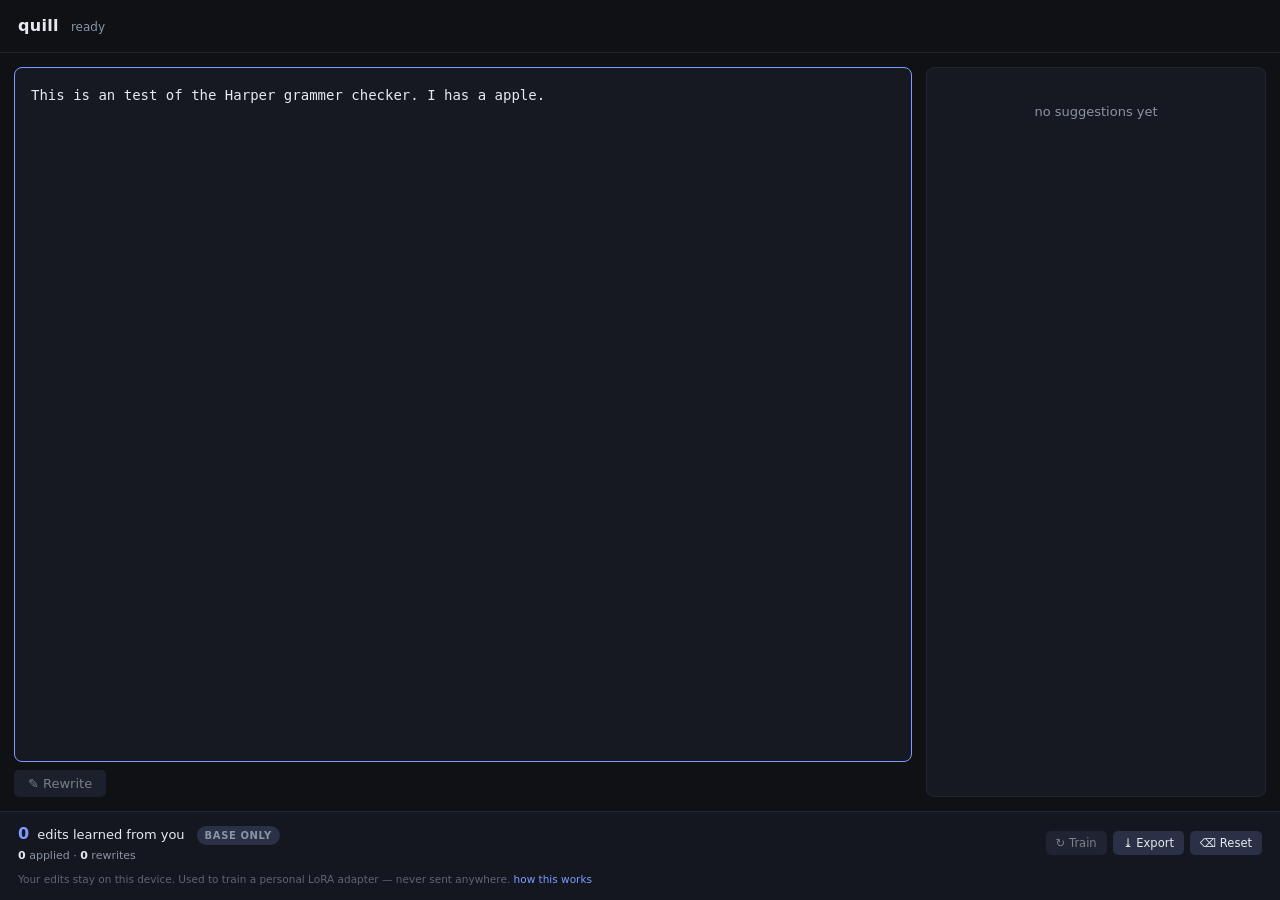
==== shell/src/index.html @ 4a875de2 "v0.5 phase 3: in-app training trigger via Modal subprocess closes the v0.5 personalization loop: no " ====
<!doctype html>
<html lang="en">
  <head>
    <meta charset="utf-8" />
    <meta name="viewport" content="width=device-width, initial-scale=1" />
    <title>Quill</title>
    <link rel="stylesheet" href="styles.css" />
  </head>
  <body>
    <header>
      <h1>quill</h1>
      <span class="meta" id="status">ready</span>
      <span class="caps" id="caps"></span>
    </header>
    <main>
      <section class="editor-pane">
        <textarea
          id="editor"
          placeholder="Type or paste text. Suggestions appear on the right."
          spellcheck="false"
          autofocus
        >This is an test of the Harper grammer checker. I has a apple.</textarea>
        <div class="actions">
          <button id="rewrite-btn" disabled title="Run the local LLM rewriter on the current text">
            ✎ Rewrite
          </button>
          <span class="hint" id="rewrite-hint"></span>
        </div>
        <div class="rewrite-output hidden" id="rewrite-output">
          <div class="rewrite-label">rewrite</div>
          <div class="rewrite-text" id="rewrite-text"></div>
          <div class="rewrite-actions">
            <button id="rewrite-apply">Apply</button>
            <button id="rewrite-dismiss">Dismiss</button>
          </div>
        </div>
      </section>
      <aside id="suggestions">
        <div class="empty">no suggestions yet</div>
      </aside>
    </main>
    <section id="personal">
      <div class="personal-row">
        <div class="personal-stats">
          <div class="personal-headline">
            <strong id="personal-count">0</strong>
            <span>edits learned from you</span>
            <span id="personal-pill" class="pill pill-base">base only</span>
          </div>
          <div class="personal-detail" id="personal-detail">
            <span><b id="personal-applied">0</b> applied · <b id="personal-rewrite">0</b> rewrites</span>
            <span id="personal-range"></span>
          </div>
        </div>
        <div class="personal-actions">
          <button id="personal-train" title="Run the Modal training job + auto-install the adapter" disabled>↻ Train</button>
          <button id="personal-export" title="Export as JSONL for the train pipeline">⤓ Export</button>
          <button id="personal-clear" title="Wipe the journal" class="danger">⌫ Reset</button>
        </div>
      </div>
      <div id="train-modal" class="train-modal hidden">
        <div class="train-card">
          <div class="train-state" id="train-state">starting…</div>
          <div class="train-elapsed" id="train-elapsed"></div>
          <div class="train-stage" id="train-stage"></div>
          <div class="train-error" id="train-error"></div>
          <div class="train-actions">
            <button id="train-install" class="primary hidden">✓ Install + relaunch</button>
            <button id="train-dismiss">Close</button>
          </div>
        </div>
      </div>
      <div class="personal-note">
        Your edits stay on this device. Used to train a personal LoRA adapter
        — never sent anywhere. <a href="https://github.com/abgnydn/quill" target="_blank">how this works</a>
      </div>
    </section>
    <script src="main.js"></script>
  </body>
</html>
---- shell/src/styles.css ----
:root {
  --bg: #0f1115;
  --panel: #161922;
  --panel-2: #1c2030;
  --fg: #e6e9ef;
  --fg-dim: #8b93a7;
  --accent: #7c9cff;
  --warn: #ffb86b;
  --err: #ff7a7a;
  --ok: #7ee787;
  --radius: 8px;
  --gap: 14px;
}

* {
  box-sizing: border-box;
}

html, body {
  margin: 0;
  padding: 0;
  height: 100%;
  background: var(--bg);
  color: var(--fg);
  font: 14px/1.5 -apple-system, BlinkMacSystemFont, "Inter", system-ui, sans-serif;
}

body {
  display: flex;
  flex-direction: column;
  min-height: 100%;
}

header {
  display: flex;
  align-items: baseline;
  gap: 12px;
  padding: 14px 18px;
  border-bottom: 1px solid #232735;
}
h1 {
  margin: 0;
  font-size: 16px;
  font-weight: 600;
  letter-spacing: 0.02em;
}
.meta {
  font-size: 12px;
  color: var(--fg-dim);
}
.caps {
  font-size: 11px;
  color: var(--fg-dim);
  margin-left: auto;
  font-family: ui-monospace, "SF Mono", Menlo, monospace;
}

main {
  display: grid;
  grid-template-columns: 1fr 340px;
  gap: var(--gap);
  padding: var(--gap);
  flex: 1;
  min-height: 0;
}

#personal {
  border-top: 1px solid #232735;
  padding: 10px 18px 12px;
  background: #14171f;
  font-size: 12px;
}
.personal-row {
  display: flex;
  align-items: center;
  justify-content: space-between;
  gap: 16px;
}
.personal-headline {
  display: flex;
  align-items: baseline;
  gap: 8px;
  font-size: 13px;
}
.personal-headline strong {
  font-size: 16px;
  color: var(--accent);
  font-variant-numeric: tabular-nums;
}
.pill {
  font-size: 10px;
  font-weight: 700;
  letter-spacing: 0.06em;
  text-transform: uppercase;
  padding: 2px 8px;
  border-radius: 999px;
  margin-left: 4px;
}
.pill-base {
  background: #2a3046;
  color: var(--fg-dim);
}
.pill-personal {
  background: linear-gradient(135deg, #7ee787 0%, #5acb6a 100%);
  color: #0d1b0e;
}
.personal-detail {
  margin-top: 2px;
  font-size: 11px;
  color: var(--fg-dim);
  display: flex;
  gap: 12px;
}
.personal-detail b {
  color: var(--fg);
  font-variant-numeric: tabular-nums;
}
.personal-actions {
  display: flex;
  gap: 6px;
}
.personal-actions button {
  font-size: 11.5px;
  padding: 5px 10px;
}
.personal-actions button.danger:hover {
  background: var(--err);
  color: #0f1115;
}
.personal-note {
  margin-top: 8px;
  font-size: 10.5px;
  color: var(--fg-mute, #5d647a);
  line-height: 1.5;
}
.personal-note a {
  color: var(--accent);
  text-decoration: none;
}
.personal-note a:hover { text-decoration: underline; }

.train-modal {
  position: fixed;
  inset: 0;
  background: rgba(0, 0, 0, 0.55);
  display: flex;
  align-items: center;
  justify-content: center;
  z-index: 1000;
  backdrop-filter: blur(6px);
  -webkit-backdrop-filter: blur(6px);
}
.train-modal.hidden { display: none; }
.train-card {
  width: 460px;
  background: #161922;
  border: 1px solid #2a3046;
  border-radius: 12px;
  padding: 22px 24px;
  box-shadow: 0 24px 80px rgba(0,0,0,0.6);
}
.train-state {
  font-size: 14px;
  font-weight: 700;
  margin-bottom: 6px;
}
.train-elapsed {
  font-size: 11.5px;
  color: var(--fg-dim);
  font-variant-numeric: tabular-nums;
  margin-bottom: 12px;
}
.train-stage {
  font-family: ui-monospace, "SF Mono", monospace;
  font-size: 11.5px;
  background: #0c0e14;
  padding: 8px 10px;
  border-radius: 6px;
  min-height: 18px;
  word-wrap: break-word;
  white-space: pre-wrap;
  color: var(--fg-dim);
}
.train-error {
  font-size: 12px;
  color: var(--err);
  margin-top: 8px;
  font-family: ui-monospace, monospace;
}
.train-error:empty { display: none; }
.train-actions {
  display: flex;
  gap: 8px;
  margin-top: 14px;
  justify-content: flex-end;
}
.train-actions .primary {
  background: linear-gradient(135deg, #7ee787 0%, #5acb6a 100%);
  color: #0d1b0e;
  font-weight: 700;
}
.train-actions .hidden { display: none; }

.editor-pane {
  display: flex;
  flex-direction: column;
  gap: 8px;
  min-height: 0;
}

textarea {
  flex: 1;
  width: 100%;
  resize: none;
  padding: 16px;
  font: 14px/1.6 ui-monospace, "SF Mono", Menlo, monospace;
  background: var(--panel);
  color: var(--fg);
  border: 1px solid #232735;
  border-radius: var(--radius);
  outline: none;
}
textarea:focus {
  border-color: var(--accent);
}

.actions {
  display: flex;
  align-items: center;
  gap: 10px;
}
button {
  cursor: pointer;
  background: #2a3046;
  border: none;
  color: var(--fg);
  padding: 6px 14px;
  font-size: 13px;
  border-radius: 5px;
  font-family: inherit;
}
button:hover:not(:disabled) {
  background: var(--accent);
  color: #0f1115;
}
button:disabled {
  cursor: not-allowed;
  opacity: 0.5;
}
.hint {
  font-size: 12px;
  color: var(--fg-dim);
}

.rewrite-output {
  background: var(--panel-2);
  border: 1px solid #2a3046;
  border-left: 3px solid var(--accent);
  border-radius: var(--radius);
  padding: 10px 12px;
  display: flex;
  flex-direction: column;
  gap: 8px;
}
.rewrite-output.hidden {
  display: none;
}
.rewrite-label {
  font-size: 11px;
  text-transform: uppercase;
  letter-spacing: 0.05em;
  color: var(--fg-dim);
}
.rewrite-text {
  font: 13px/1.55 ui-monospace, "SF Mono", Menlo, monospace;
  white-space: pre-wrap;
  word-wrap: break-word;
}
.rewrite-text.loading::after {
  content: "▋";
  animation: blink 0.9s steps(2) infinite;
  color: var(--accent);
}
@keyframes blink {
  to { opacity: 0; }
}
.rewrite-actions {
  display: flex;
  gap: 6px;
}

aside {
  background: var(--panel);
  border: 1px solid #232735;
  border-radius: var(--radius);
  padding: 10px;
  overflow-y: auto;
}

.empty {
  color: var(--fg-dim);
  text-align: center;
  padding: 24px 8px;
  font-size: 13px;
}

.lint {
  background: var(--panel-2);
  border-radius: 6px;
  padding: 10px 12px;
  margin-bottom: 8px;
  border-left: 3px solid var(--warn);
}
.lint .msg {
  font-size: 13px;
  margin-bottom: 6px;
}
.lint .kind {
  font-size: 11px;
  color: var(--fg-dim);
  text-transform: uppercase;
  letter-spacing: 0.05em;
}
.lint .span {
  font-family: ui-monospace, "SF Mono", monospace;
  font-size: 12px;
  color: var(--fg-dim);
  background: #0c0e14;
  padding: 1px 5px;
  border-radius: 3px;
  margin-left: 6px;
}
.suggs {
  display: flex;
  flex-wrap: wrap;
  gap: 4px;
  margin-top: 6px;
}
.sugg {
  cursor: pointer;
  background: #2a3046;
  border: none;
  color: var(--fg);
  padding: 3px 8px;
  font-size: 12px;
  border-radius: 4px;
  font-family: inherit;
}
.sugg:hover {
  background: var(--accent);
  color: #0f1115;
}
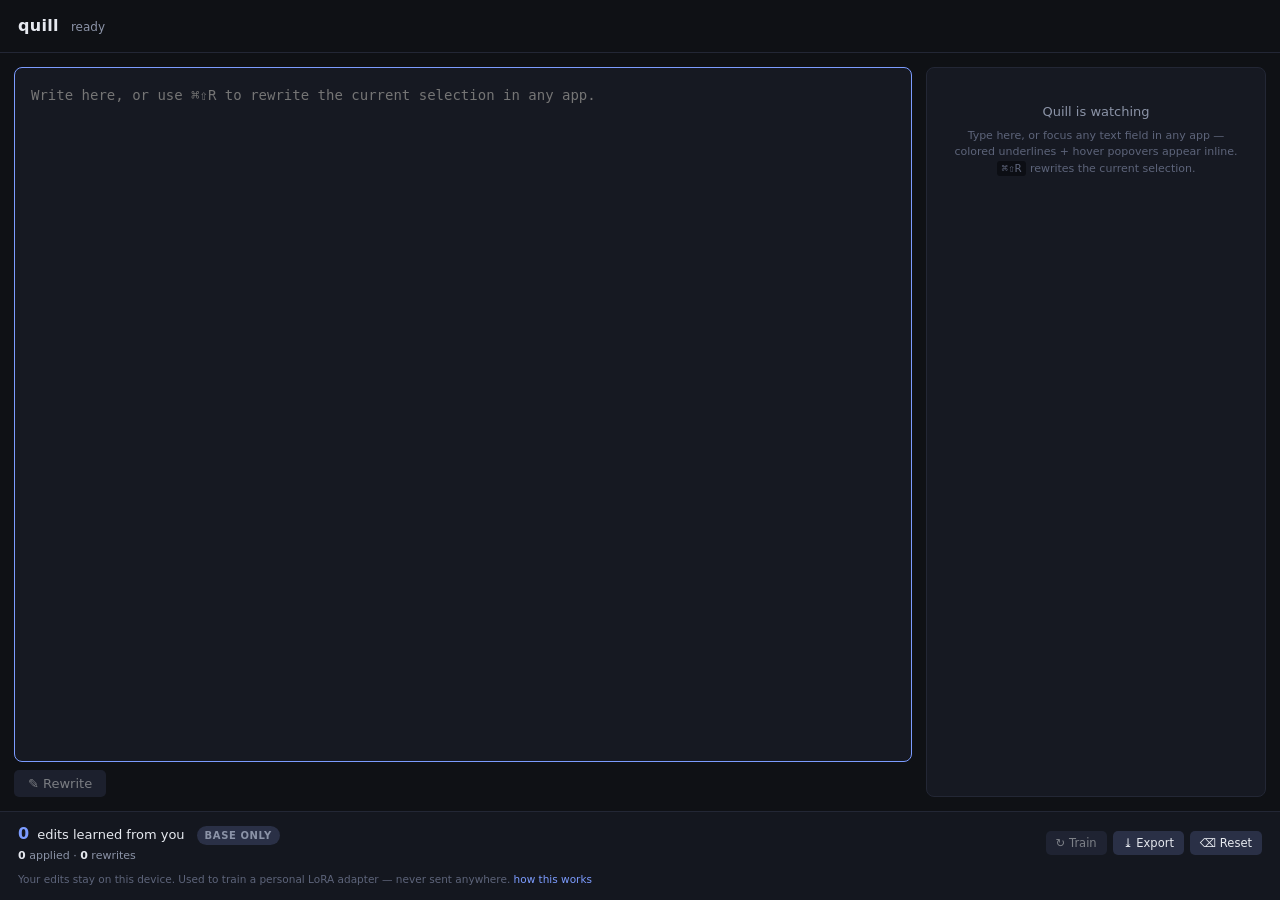
==== commit d1293723: "v0.6: streaming rewrites + ⌘⇧R global hotkey + inline diff models — Rewrite feels alive instead of b" ====
--- a/shell/src/index.html
+++ b/shell/src/index.html
@@ -16,10 +16,10 @@
       <section class="editor-pane">
         <textarea
           id="editor"
-          placeholder="Type or paste text. Suggestions appear on the right."
+          placeholder="Write here, or use ⌘⇧R to rewrite the current selection in any app."
           spellcheck="false"
           autofocus
-        >This is an test of the Harper grammer checker. I has a apple.</textarea>
+        ></textarea>
         <div class="actions">
           <button id="rewrite-btn" disabled title="Run the local LLM rewriter on the current text">
             ✎ Rewrite
@@ -36,7 +36,15 @@
         </div>
       </section>
       <aside id="suggestions">
-        <div class="empty">no suggestions yet</div>
+        <div class="empty">
+          <div style="font-size:13px; margin-bottom:6px;">Quill is watching</div>
+          <div style="font-size:11px; color:var(--fg-mute,#5d647a); line-height:1.5;">
+            Type here, or focus any text field in any app —<br>
+            colored underlines + hover popovers appear inline.<br>
+            <kbd style="font-family:ui-monospace,monospace; background:#0c0e14; padding:1px 5px; border-radius:3px;">⌘⇧R</kbd>
+            rewrites the current selection.
+          </div>
+        </div>
       </aside>
     </main>
     <section id="personal">
--- a/shell/src/styles.css
+++ b/shell/src/styles.css
@@ -276,10 +276,13 @@
   white-space: pre-wrap;
   word-wrap: break-word;
 }
-.rewrite-text.loading::after {
+.rewrite-text.loading::after,
+.rewrite-text.streaming::after {
   content: "▋";
-  animation: blink 0.9s steps(2) infinite;
+  animation: blink 0.7s steps(2) infinite;
   color: var(--accent);
+  display: inline-block;
+  margin-left: 2px;
 }
 @keyframes blink {
   to { opacity: 0; }
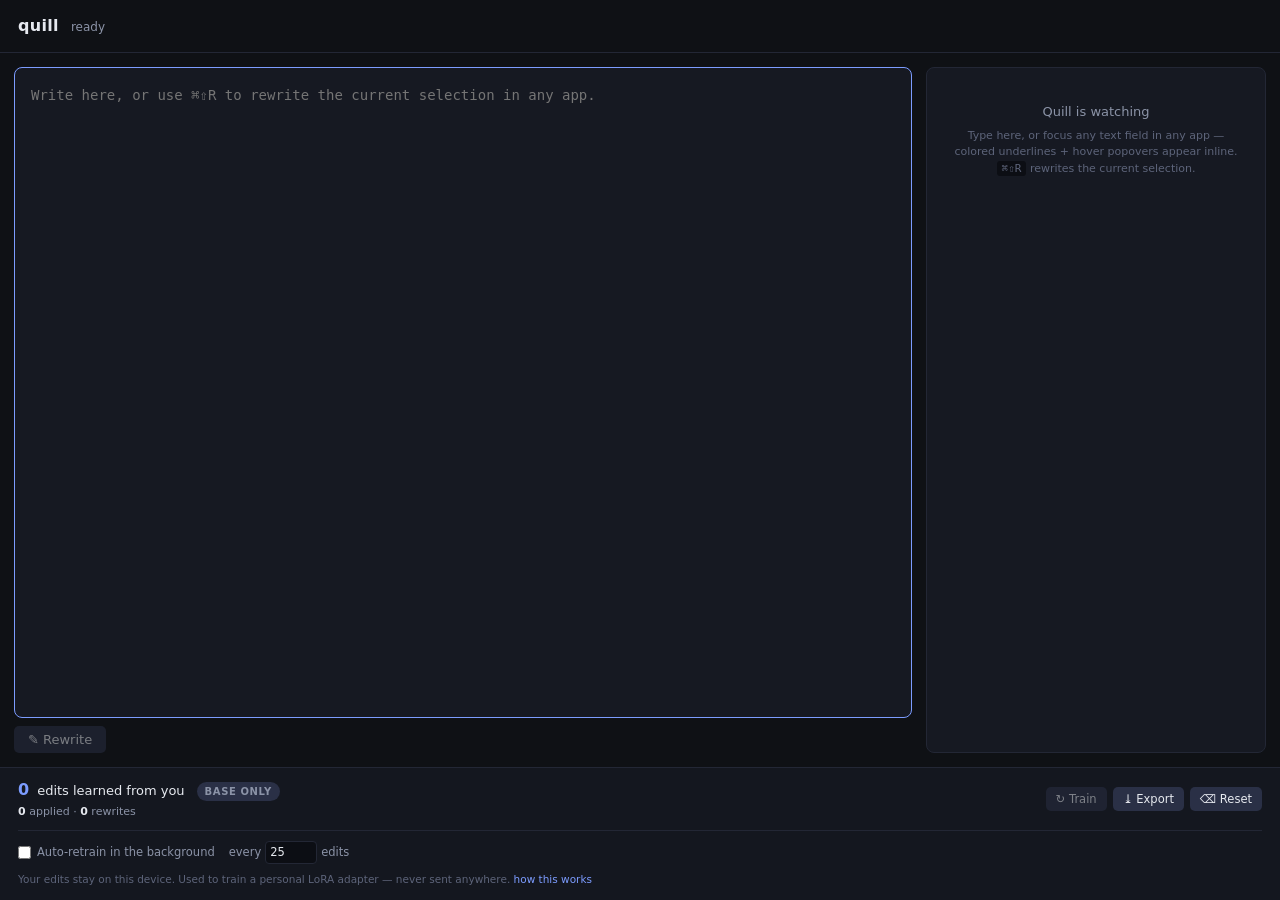
==== commit 500ced33: "v0.7 (C+E): menubar mode + background auto-retrain C — Quill is now an LSUIElement (no Dock icon): -" ====
--- a/shell/src/index.html
+++ b/shell/src/index.html
@@ -78,6 +78,21 @@
           </div>
         </div>
       </div>
+      <div class="personal-row personal-auto">
+        <label class="auto-row">
+          <input type="checkbox" id="auto-retrain" />
+          <span>Auto-retrain in the background</span>
+          <span class="auto-threshold-wrap">
+            every
+            <input type="number" id="auto-threshold" min="5" max="500" step="5" value="25"/>
+            edits
+          </span>
+        </label>
+        <span class="auto-last" id="auto-last"></span>
+      </div>
+      <div id="relaunch-badge" class="relaunch-badge hidden">
+        ✓ New personal adapter is ready — quit and relaunch Quill to load it.
+      </div>
       <div class="personal-note">
         Your edits stay on this device. Used to train a personal LoRA adapter
         — never sent anywhere. <a href="https://github.com/abgnydn/quill" target="_blank">how this works</a>
--- a/shell/src/styles.css
+++ b/shell/src/styles.css
@@ -139,6 +139,60 @@
 }
 .personal-note a:hover { text-decoration: underline; }
 
+.personal-auto {
+  margin-top: 10px;
+  padding-top: 10px;
+  border-top: 1px solid #232735;
+  align-items: center;
+}
+.auto-row {
+  display: flex;
+  align-items: center;
+  gap: 6px;
+  font-size: 11.5px;
+  color: var(--fg-dim);
+  cursor: pointer;
+}
+.auto-row input[type="checkbox"] {
+  accent-color: var(--accent);
+  cursor: pointer;
+  margin: 0;
+}
+.auto-threshold-wrap {
+  display: inline-flex;
+  align-items: center;
+  gap: 4px;
+  color: var(--fg-dim);
+  margin-left: 8px;
+}
+.auto-row input[type="number"] {
+  width: 52px;
+  background: #0c0e14;
+  border: 1px solid #232735;
+  color: var(--fg);
+  border-radius: 4px;
+  padding: 2px 4px;
+  font: inherit;
+  font-variant-numeric: tabular-nums;
+}
+.auto-last {
+  font-size: 11px;
+  color: var(--fg-mute, #5d647a);
+  margin-left: auto;
+}
+
+.relaunch-badge {
+  margin-top: 10px;
+  padding: 8px 10px;
+  background: rgba(126, 231, 135, 0.12);
+  border: 1px solid rgba(126, 231, 135, 0.35);
+  border-left: 3px solid #7ee787;
+  border-radius: 6px;
+  font-size: 12px;
+  color: #b5f0bb;
+}
+.relaunch-badge.hidden { display: none; }
+
 .train-modal {
   position: fixed;
   inset: 0;
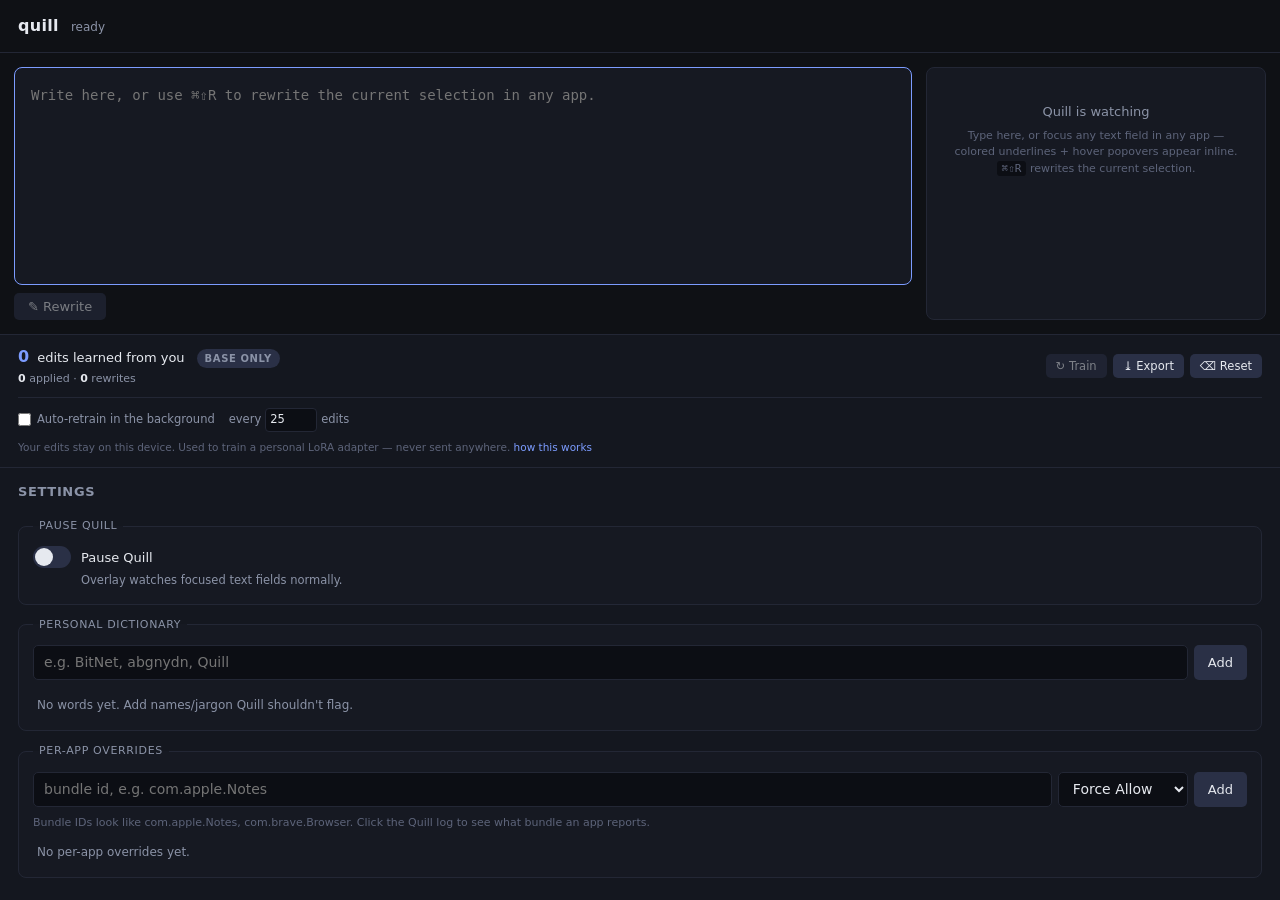
==== commit 700e3e20: "feat(ui): Settings panel — dictionary + pause + per-app overrides Wires the tier-A backend (6c07083)" ====
--- a/shell/src/index.html
+++ b/shell/src/index.html
@@ -98,6 +98,68 @@
         — never sent anywhere. <a href="https://github.com/abgnydn/quill" target="_blank">how this works</a>
       </div>
     </section>
+    <section id="settings">
+      <h2 class="settings-title">Settings</h2>
+      <div id="settings-toast" class="settings-toast hidden"></div>
+
+      <fieldset class="settings-panel">
+        <legend>Pause Quill</legend>
+        <div class="pause-row">
+          <label class="toggle">
+            <input type="checkbox" id="pause-toggle" />
+            <span class="toggle-track"><span class="toggle-thumb"></span></span>
+            <span class="toggle-label">Pause Quill</span>
+          </label>
+          <div class="pause-subtitle" id="pause-subtitle">
+            Overlay watches focused text fields normally.
+          </div>
+        </div>
+      </fieldset>
+
+      <fieldset class="settings-panel">
+        <legend>Personal dictionary</legend>
+        <div class="dict-add-row">
+          <input
+            type="text"
+            id="dict-input"
+            placeholder="e.g. BitNet, abgnydn, Quill"
+            autocomplete="off"
+            spellcheck="false"
+          />
+          <button id="dict-add">Add</button>
+        </div>
+        <div class="dict-list" id="dict-list">
+          <div class="settings-empty">
+            No words yet. Add names/jargon Quill shouldn't flag.
+          </div>
+        </div>
+      </fieldset>
+
+      <fieldset class="settings-panel">
+        <legend>Per-app overrides</legend>
+        <div class="apps-add-row">
+          <input
+            type="text"
+            id="app-bundle-input"
+            placeholder="bundle id, e.g. com.apple.Notes"
+            autocomplete="off"
+            spellcheck="false"
+          />
+          <select id="app-kind-select">
+            <option value="force_allow">Force Allow</option>
+            <option value="force_deny">Force Deny</option>
+          </select>
+          <button id="app-add">Add</button>
+        </div>
+        <div class="settings-help">
+          Bundle IDs look like com.apple.Notes, com.brave.Browser. Click the
+          Quill log to see what bundle an app reports.
+        </div>
+        <div class="apps-table" id="apps-table">
+          <div class="settings-empty">No per-app overrides yet.</div>
+        </div>
+      </fieldset>
+    </section>
     <script src="main.js"></script>
   </body>
 </html>
--- a/shell/src/styles.css
+++ b/shell/src/styles.css
@@ -407,3 +407,225 @@
   background: var(--accent);
   color: #0f1115;
 }
+
+/* ───────── Settings panel ───────── */
+#settings {
+  border-top: 1px solid #232735;
+  padding: 14px 18px 22px;
+  background: #14171f;
+  display: flex;
+  flex-direction: column;
+  gap: 12px;
+}
+.settings-title {
+  margin: 0 0 4px;
+  font-size: 13px;
+  font-weight: 700;
+  letter-spacing: 0.05em;
+  text-transform: uppercase;
+  color: var(--fg-dim);
+}
+.settings-toast {
+  font-size: 12px;
+  padding: 6px 10px;
+  border-radius: 6px;
+  background: rgba(124, 156, 255, 0.12);
+  border: 1px solid rgba(124, 156, 255, 0.35);
+  color: var(--accent);
+}
+.settings-toast.error {
+  background: rgba(255, 122, 122, 0.12);
+  border-color: rgba(255, 122, 122, 0.45);
+  color: var(--err);
+}
+.settings-toast.hidden { display: none; }
+.settings-panel {
+  border: 1px solid #232735;
+  border-radius: var(--radius);
+  padding: 12px 14px 14px;
+  margin: 0;
+  background: var(--panel);
+}
+.settings-panel legend {
+  font-size: 11px;
+  text-transform: uppercase;
+  letter-spacing: 0.06em;
+  color: var(--fg-dim);
+  padding: 0 6px;
+}
+.settings-empty {
+  color: var(--fg-dim);
+  font-size: 12px;
+  padding: 8px 4px 2px;
+}
+.settings-help {
+  font-size: 11px;
+  color: var(--fg-mute, #5d647a);
+  margin-top: 6px;
+  line-height: 1.5;
+}
+
+/* Pause toggle */
+.pause-row {
+  display: flex;
+  flex-direction: column;
+  gap: 4px;
+}
+.toggle {
+  display: inline-flex;
+  align-items: center;
+  gap: 10px;
+  cursor: pointer;
+  user-select: none;
+}
+.toggle input[type="checkbox"] {
+  position: absolute;
+  opacity: 0;
+  pointer-events: none;
+}
+.toggle-track {
+  position: relative;
+  width: 38px;
+  height: 22px;
+  background: #2a3046;
+  border-radius: 999px;
+  transition: background 0.15s ease;
+  flex-shrink: 0;
+}
+.toggle-thumb {
+  position: absolute;
+  top: 2px;
+  left: 2px;
+  width: 18px;
+  height: 18px;
+  background: var(--fg);
+  border-radius: 50%;
+  transition: transform 0.15s ease, background 0.15s ease;
+}
+.toggle input[type="checkbox"]:checked + .toggle-track {
+  background: var(--accent);
+}
+.toggle input[type="checkbox"]:checked + .toggle-track .toggle-thumb {
+  transform: translateX(16px);
+  background: #0f1115;
+}
+.toggle-label {
+  font-size: 13px;
+  color: var(--fg);
+}
+.pause-subtitle {
+  font-size: 11.5px;
+  color: var(--fg-dim);
+  margin-left: 48px;
+}
+
+/* Dictionary */
+.dict-add-row,
+.apps-add-row {
+  display: flex;
+  gap: 6px;
+  margin-bottom: 8px;
+}
+.dict-add-row input[type="text"],
+.apps-add-row input[type="text"],
+.apps-add-row select {
+  flex: 1;
+  background: #0c0e14;
+  border: 1px solid #232735;
+  color: var(--fg);
+  border-radius: 5px;
+  padding: 6px 10px;
+  font: inherit;
+  outline: none;
+}
+.apps-add-row select {
+  flex: 0 0 130px;
+  cursor: pointer;
+}
+.dict-add-row input[type="text"]:focus,
+.apps-add-row input[type="text"]:focus,
+.apps-add-row select:focus {
+  border-color: var(--accent);
+}
+.dict-list {
+  display: flex;
+  flex-wrap: wrap;
+  gap: 6px;
+}
+.dict-item {
+  display: inline-flex;
+  align-items: center;
+  gap: 6px;
+  background: var(--panel-2);
+  border: 1px solid #232735;
+  border-radius: 999px;
+  padding: 3px 4px 3px 10px;
+}
+.dict-word {
+  font-size: 12px;
+  font-family: ui-monospace, "SF Mono", Menlo, monospace;
+}
+.dict-remove {
+  font-size: 10.5px;
+  padding: 2px 8px;
+  background: transparent;
+  color: var(--fg-dim);
+  border-radius: 999px;
+}
+.dict-remove:hover:not(:disabled) {
+  background: var(--err);
+  color: #0f1115;
+}
+
+/* Per-app overrides */
+.apps-table {
+  display: flex;
+  flex-direction: column;
+  gap: 4px;
+  margin-top: 4px;
+}
+.apps-row {
+  display: grid;
+  grid-template-columns: 1fr auto auto;
+  align-items: center;
+  gap: 10px;
+  background: var(--panel-2);
+  border: 1px solid #232735;
+  border-radius: 6px;
+  padding: 6px 10px;
+}
+.apps-bundle {
+  font-family: ui-monospace, "SF Mono", Menlo, monospace;
+  font-size: 12px;
+  color: var(--fg);
+  overflow: hidden;
+  text-overflow: ellipsis;
+  white-space: nowrap;
+}
+.apps-kind {
+  font-size: 10.5px;
+  font-weight: 700;
+  text-transform: uppercase;
+  letter-spacing: 0.05em;
+  padding: 2px 8px;
+  border-radius: 999px;
+}
+.apps-kind-force_allow {
+  background: rgba(126, 231, 135, 0.18);
+  color: #7ee787;
+}
+.apps-kind-force_deny {
+  background: rgba(255, 122, 122, 0.18);
+  color: var(--err);
+}
+.apps-remove {
+  font-size: 11px;
+  padding: 3px 9px;
+  background: transparent;
+  color: var(--fg-dim);
+  border-radius: 4px;
+}
+.apps-remove:hover:not(:disabled) {
+  background: var(--err);
+  color: #0f1115;
+}
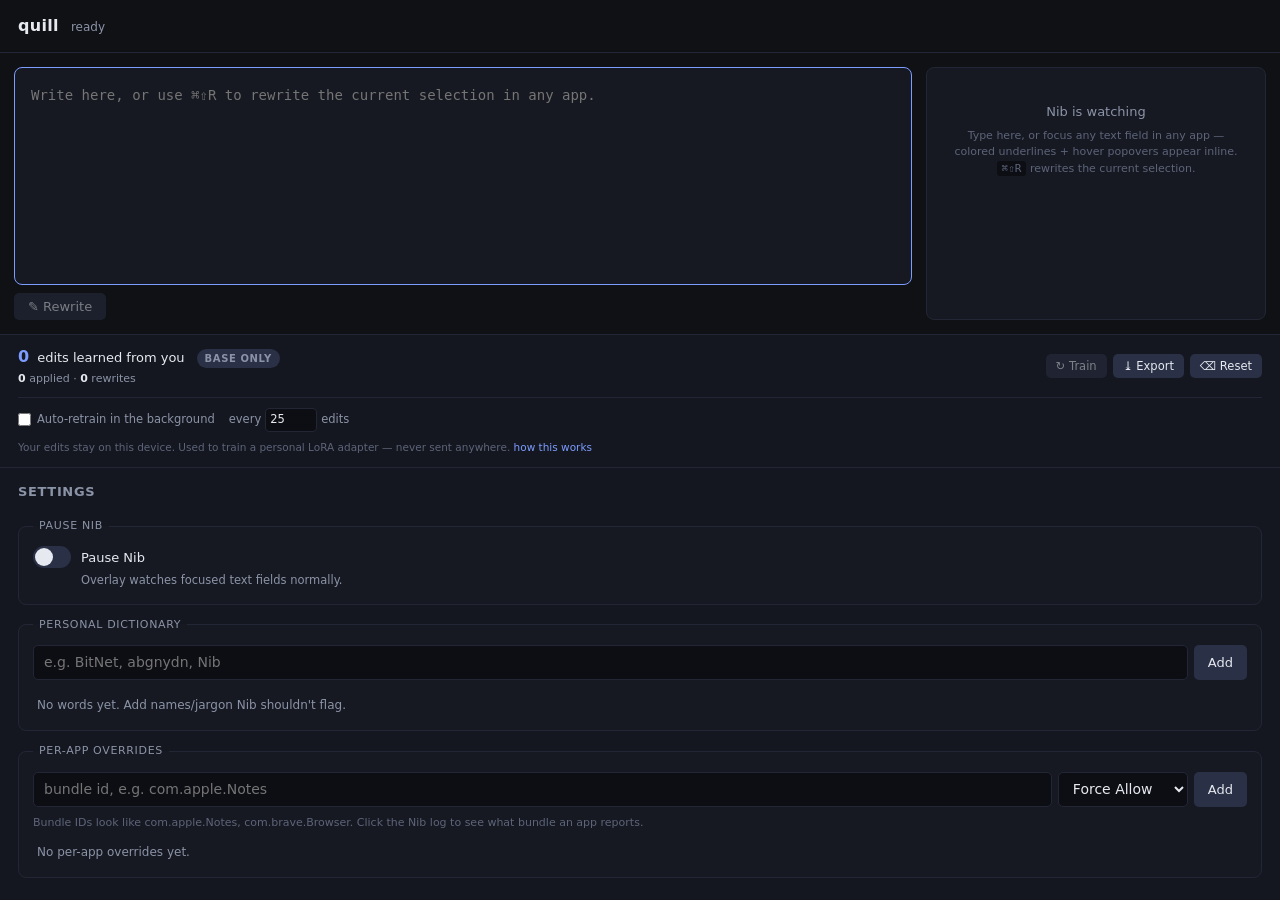
==== commit 1a12c139: "v1.0.5: remove desktop chip + sweep remaining 'Quill' strings User reported "quill chip on top left"" ====
--- a/shell/src/index.html
+++ b/shell/src/index.html
@@ -3,7 +3,7 @@
   <head>
     <meta charset="utf-8" />
     <meta name="viewport" content="width=device-width, initial-scale=1" />
-    <title>Quill</title>
+    <title>Nib</title>
     <link rel="stylesheet" href="styles.css" />
   </head>
   <body>
@@ -37,7 +37,7 @@
       </section>
       <aside id="suggestions">
         <div class="empty">
-          <div style="font-size:13px; margin-bottom:6px;">Quill is watching</div>
+          <div style="font-size:13px; margin-bottom:6px;">Nib is watching</div>
           <div style="font-size:11px; color:var(--fg-mute,#5d647a); line-height:1.5;">
             Type here, or focus any text field in any app —<br>
             colored underlines + hover popovers appear inline.<br>
@@ -91,7 +91,7 @@
         <span class="auto-last" id="auto-last"></span>
       </div>
       <div id="relaunch-badge" class="relaunch-badge hidden">
-        ✓ New personal adapter is ready — quit and relaunch Quill to load it.
+        ✓ New personal adapter is ready — quit and relaunch Nib to load it.
       </div>
       <div class="personal-note">
         Your edits stay on this device. Used to train a personal LoRA adapter
@@ -103,12 +103,12 @@
       <div id="settings-toast" class="settings-toast hidden"></div>
 
       <fieldset class="settings-panel">
-        <legend>Pause Quill</legend>
+        <legend>Pause Nib</legend>
         <div class="pause-row">
           <label class="toggle">
             <input type="checkbox" id="pause-toggle" />
             <span class="toggle-track"><span class="toggle-thumb"></span></span>
-            <span class="toggle-label">Pause Quill</span>
+            <span class="toggle-label">Pause Nib</span>
           </label>
           <div class="pause-subtitle" id="pause-subtitle">
             Overlay watches focused text fields normally.
@@ -122,7 +122,7 @@
           <input
             type="text"
             id="dict-input"
-            placeholder="e.g. BitNet, abgnydn, Quill"
+            placeholder="e.g. BitNet, abgnydn, Nib"
             autocomplete="off"
             spellcheck="false"
           />
@@ -130,7 +130,7 @@
         </div>
         <div class="dict-list" id="dict-list">
           <div class="settings-empty">
-            No words yet. Add names/jargon Quill shouldn't flag.
+            No words yet. Add names/jargon Nib shouldn't flag.
           </div>
         </div>
       </fieldset>
@@ -153,7 +153,7 @@
         </div>
         <div class="settings-help">
           Bundle IDs look like com.apple.Notes, com.brave.Browser. Click the
-          Quill log to see what bundle an app reports.
+          Nib log to see what bundle an app reports.
         </div>
         <div class="apps-table" id="apps-table">
           <div class="settings-empty">No per-app overrides yet.</div>
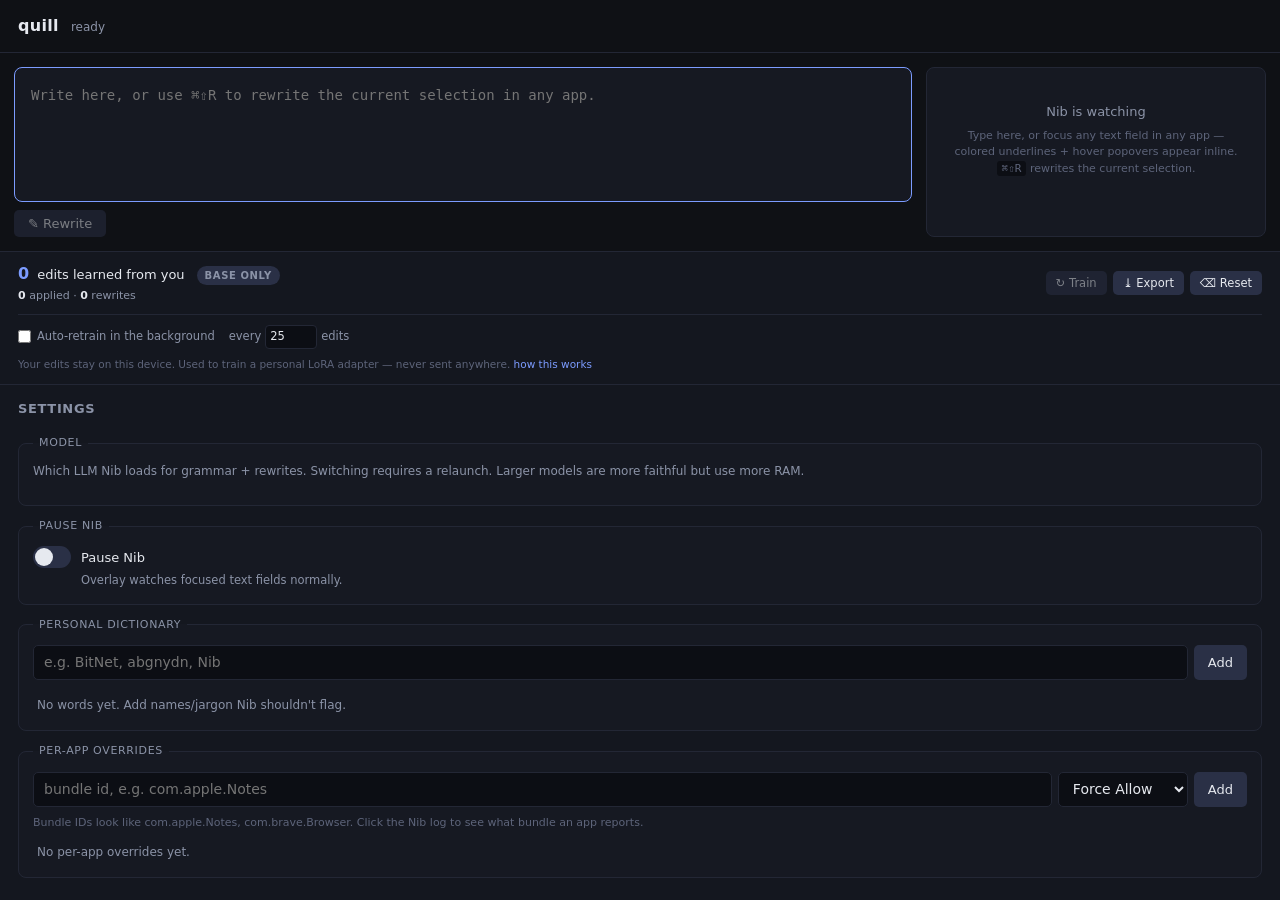
==== commit 83c92a7d: "v1.3.0: multi-model picker — LFM2.5-1.2B-Instruct as premium download Settings panel adds a Model se" ====
--- a/shell/src/index.html
+++ b/shell/src/index.html
@@ -103,6 +103,15 @@
       <div id="settings-toast" class="settings-toast hidden"></div>
 
       <fieldset class="settings-panel">
+        <legend>Model</legend>
+        <p class="settings-hint">
+          Which LLM Nib loads for grammar + rewrites. Switching requires
+          a relaunch. Larger models are more faithful but use more RAM.
+        </p>
+        <div id="model-list" class="model-list"></div>
+      </fieldset>
+
+      <fieldset class="settings-panel">
         <legend>Pause Nib</legend>
         <div class="pause-row">
           <label class="toggle">
--- a/shell/src/styles.css
+++ b/shell/src/styles.css
@@ -453,6 +453,76 @@
   color: var(--fg-dim);
   padding: 0 6px;
 }
+.settings-hint {
+  font-size: 12px;
+  color: var(--fg-dim);
+  margin: 0 0 10px;
+  line-height: 1.45;
+}
+
+/* === Model picker ====================================================== */
+.model-list { display: flex; flex-direction: column; gap: 8px; }
+.model-row {
+  display: flex; align-items: flex-start; gap: 10px;
+  padding: 10px 12px;
+  border: 1px solid #232735;
+  border-radius: 6px;
+  background: var(--panel-2, rgba(255,255,255,0.02));
+  cursor: pointer;
+  transition: all 0.12s ease;
+}
+.model-row:hover { border-color: #2f3548; background: rgba(255,255,255,0.04); }
+.model-row.selected {
+  border-color: var(--accent, #ff6b4a);
+  background: rgba(255,107,74,0.08);
+}
+.model-row input[type="radio"] {
+  margin-top: 3px; accent-color: var(--accent, #ff6b4a);
+}
+.model-info { flex: 1; min-width: 0; }
+.model-name {
+  display: flex; align-items: baseline; gap: 8px; flex-wrap: wrap;
+  font-size: 14px; font-weight: 500; margin-bottom: 4px;
+}
+.model-name .pill {
+  font-size: 10px;
+  padding: 1px 6px;
+  border-radius: 3px;
+  background: rgba(255,255,255,0.08);
+  color: var(--fg-dim);
+  font-weight: 500;
+  letter-spacing: 0.03em;
+  text-transform: uppercase;
+}
+.model-name .pill.bundled { background: rgba(52,211,153,0.15); color: #4fd6a8; }
+.model-name .pill.downloaded { background: rgba(58,122,254,0.18); color: #6b9eff; }
+.model-blurb {
+  font-size: 12px; color: var(--fg-dim); line-height: 1.45;
+}
+.model-action {
+  font-size: 12px; font-weight: 500;
+  padding: 5px 12px; border-radius: 5px;
+  border: 1px solid var(--accent, #ff6b4a);
+  background: transparent; color: var(--accent, #ff6b4a);
+  cursor: pointer; align-self: flex-start;
+  margin-top: 6px;
+  transition: all 0.12s ease;
+}
+.model-action:hover { background: var(--accent, #ff6b4a); color: white; }
+.model-action:disabled { opacity: 0.6; cursor: wait; }
+.model-progress {
+  margin-top: 6px;
+  font-size: 11px; color: var(--fg-dim);
+  font-family: ui-monospace, "SF Mono", Menlo, monospace;
+}
+.model-progress-bar {
+  height: 4px; background: rgba(255,255,255,0.08);
+  border-radius: 2px; overflow: hidden; margin-top: 4px;
+}
+.model-progress-bar > div {
+  height: 100%; background: var(--accent, #ff6b4a);
+  transition: width 0.3s ease;
+}
 .settings-empty {
   color: var(--fg-dim);
   font-size: 12px;
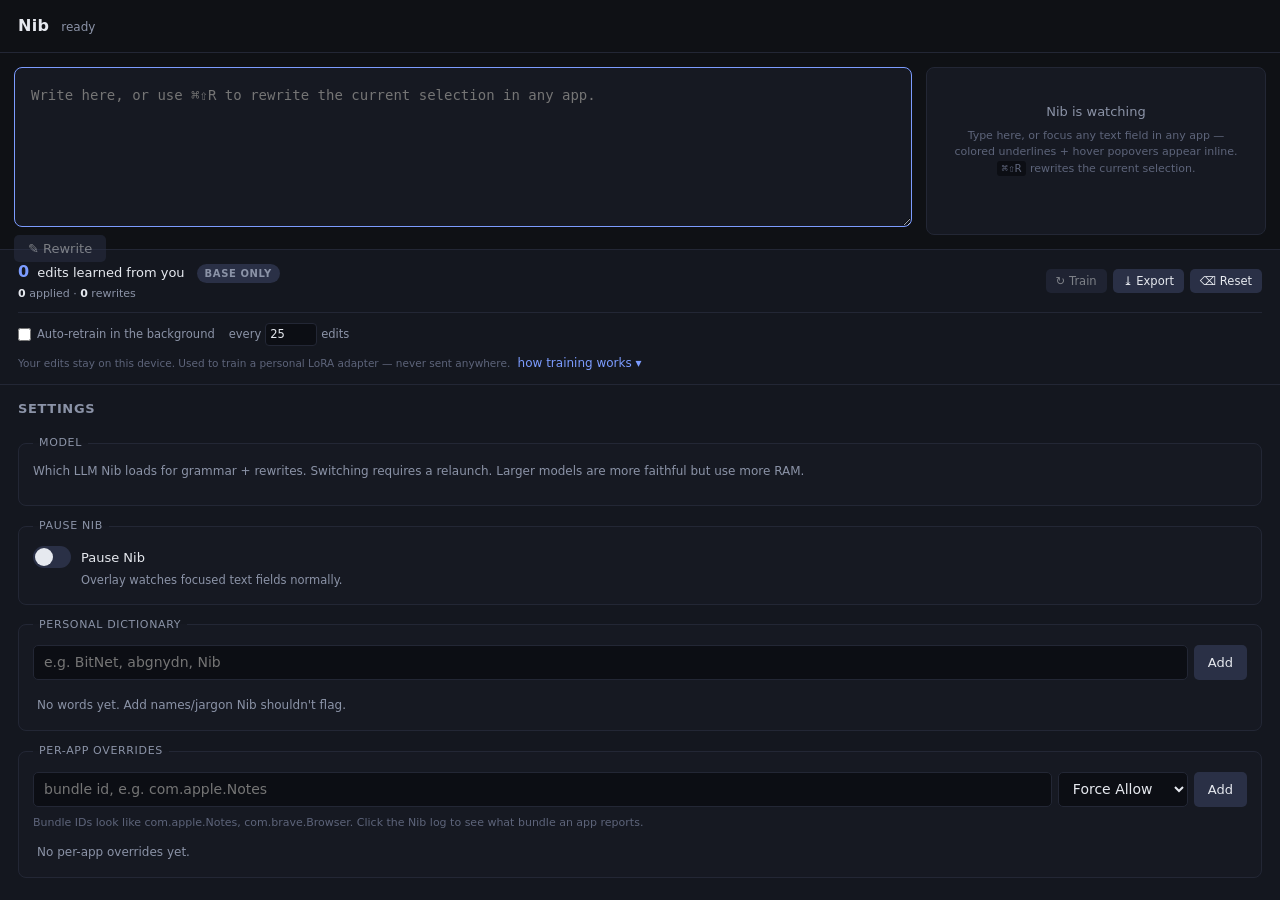
==== commit 18cf8d29: "v1.3.2: tray icon + branding leak + training explainer + textarea min-height Four user-reported issu" ====
--- a/shell/src/index.html
+++ b/shell/src/index.html
@@ -8,7 +8,7 @@
   </head>
   <body>
     <header>
-      <h1>quill</h1>
+      <h1>Nib</h1>
       <span class="meta" id="status">ready</span>
       <span class="caps" id="caps"></span>
     </header>
@@ -95,7 +95,36 @@
       </div>
       <div class="personal-note">
         Your edits stay on this device. Used to train a personal LoRA adapter
-        — never sent anywhere. <a href="https://github.com/abgnydn/quill" target="_blank">how this works</a>
+        — never sent anywhere.
+        <a href="#" id="train-explain-toggle">how training works ▾</a>
+      </div>
+      <div id="train-explain" class="train-explain" hidden>
+        <h4>How Nib learns from you</h4>
+        <ol>
+          <li><strong>Every accepted edit gets logged</strong> to
+            <code>~/Library/Application Support/Quill/journal.jsonl</code>
+            — the source text + your applied fix, nothing else. No analytics,
+            no network call.</li>
+          <li><strong>After N edits</strong> (default 25, configurable above),
+            Nib bundles the journal entries into ChatML pairs and hands them
+            to <code>llama-finetune-lora</code> — the local LoRA trainer
+            shipped inside the .app.</li>
+          <li><strong>Training runs on Apple Metal</strong>, on your Mac, in
+            about 5 minutes for 25-50 edits. Rank-16 LoRA on the attention
+            layers (attn_q/k/v/o) of LFM2.5. ~50 MB adapter file.</li>
+          <li><strong>The new adapter lands at</strong>
+            <code>~/Library/.../Quill/personal-adapter.gguf</code> and loads
+            on the next Nib launch. From then on, every rewrite goes through
+            base model + your personal LoRA on top.</li>
+          <li><strong>You can train manually</strong> via the Train button
+            above, or enable auto-retrain to fire every N edits without
+            asking. Reset wipes the journal + clears the adapter.</li>
+        </ol>
+        <p class="train-explain-note">
+          Compare to Grammarly: same dataset (your edits), but the training
+          happens on your laptop instead of their servers, the adapter is
+          yours to keep, and your prose never leaves your Mac.
+        </p>
       </div>
     </section>
     <section id="settings">
--- a/shell/src/styles.css
+++ b/shell/src/styles.css
@@ -263,9 +263,10 @@
 }
 
 textarea {
-  flex: 1;
+  flex: 1 1 auto;
   width: 100%;
-  resize: none;
+  min-height: 160px;       /* don't collapse when settings panel grows */
+  resize: vertical;
   padding: 16px;
   font: 14px/1.6 ui-monospace, "SF Mono", Menlo, monospace;
   background: var(--panel);
@@ -459,6 +460,56 @@
   margin: 0 0 10px;
   line-height: 1.45;
 }
+
+/* === "How training works" expandable explanation ====================== */
+.train-explain {
+  margin-top: 10px;
+  padding: 14px 16px;
+  background: rgba(58,122,254,0.05);
+  border: 1px solid rgba(58,122,254,0.15);
+  border-radius: 8px;
+  font-size: 13px;
+  line-height: 1.55;
+  color: var(--fg);
+}
+.train-explain[hidden] { display: none; }
+.train-explain h4 {
+  margin: 0 0 10px;
+  font-size: 12px;
+  text-transform: uppercase;
+  letter-spacing: 0.08em;
+  color: #6b9eff;
+  font-weight: 600;
+}
+.train-explain ol {
+  margin: 0; padding-left: 22px;
+  display: flex; flex-direction: column; gap: 8px;
+}
+.train-explain li { color: var(--fg-dim); }
+.train-explain li strong { color: var(--fg); }
+.train-explain code {
+  font-family: ui-monospace, "SF Mono", Menlo, monospace;
+  font-size: 11.5px;
+  background: rgba(255,255,255,0.06);
+  padding: 1px 5px;
+  border-radius: 3px;
+  color: var(--accent);
+}
+.train-explain-note {
+  margin: 12px 0 0;
+  padding-top: 10px;
+  border-top: 1px solid rgba(58,122,254,0.15);
+  font-size: 12px;
+  color: var(--fg-dim);
+  font-style: italic;
+}
+#train-explain-toggle {
+  margin-left: 4px;
+  font-size: 12px;
+  color: var(--accent);
+  text-decoration: none;
+}
+#train-explain-toggle:hover { text-decoration: underline; }
 
 /* === Model picker ====================================================== */
 .model-list { display: flex; flex-direction: column; gap: 8px; }
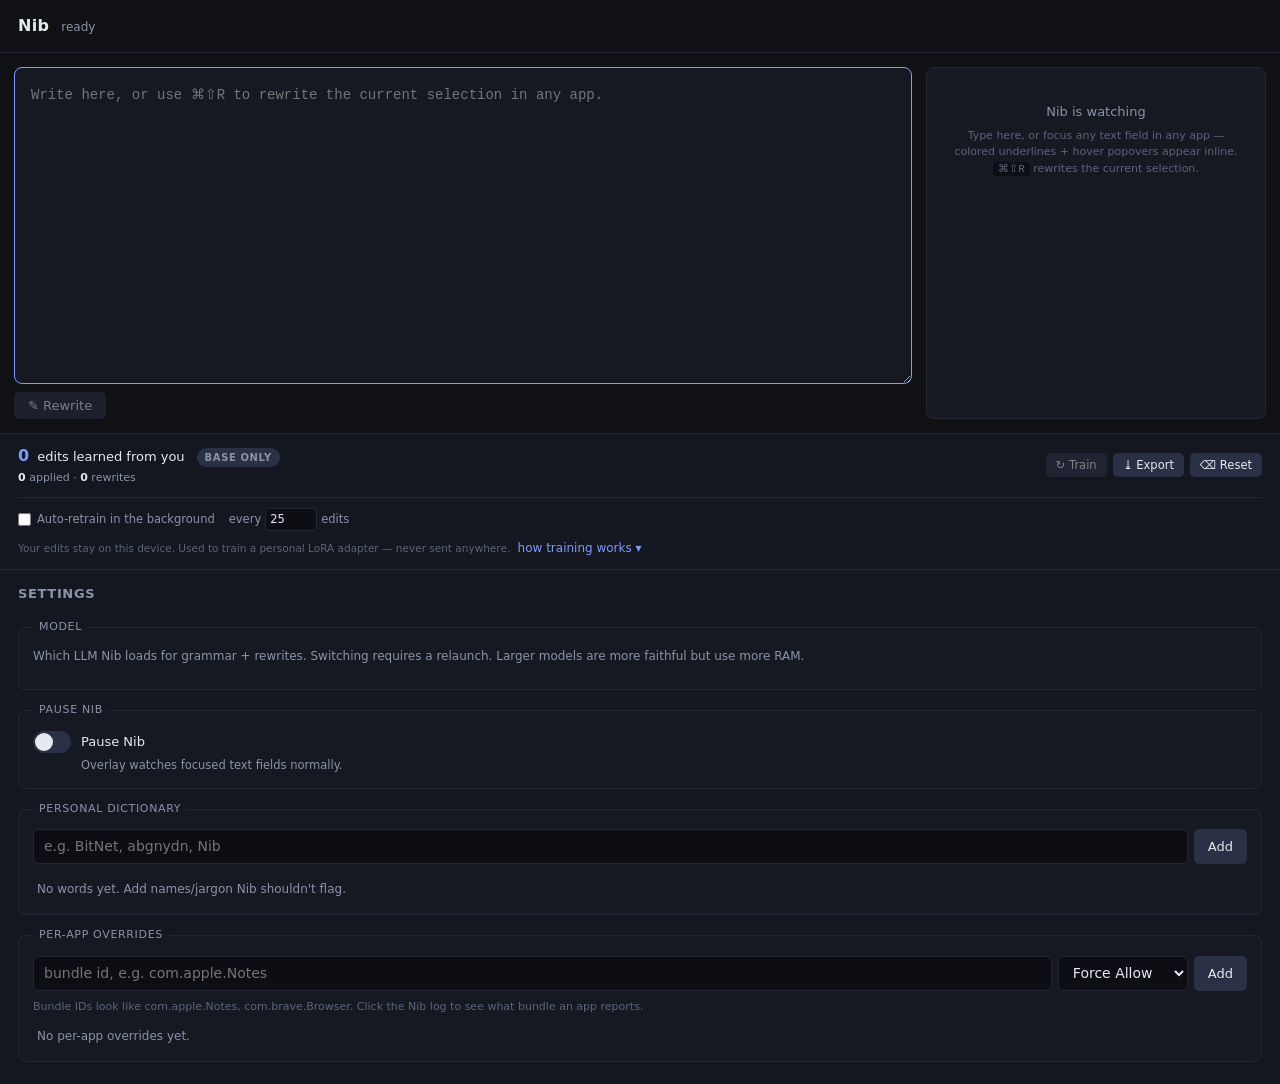
==== commit de438558: "refactor: complete the quill -> nib internal rename Finishes the previously surface-only Quill->Nib " ====
--- a/shell/src/index.html
+++ b/shell/src/index.html
@@ -102,7 +102,7 @@
         <h4>How Nib learns from you</h4>
         <ol>
           <li><strong>Every accepted edit gets logged</strong> to
-            <code>~/Library/Application Support/Quill/journal.jsonl</code>
+            <code>~/Library/Application Support/Nib/journal.jsonl</code>
             — the source text + your applied fix, nothing else. No analytics,
             no network call.</li>
           <li><strong>After N edits</strong> (default 25, configurable above),
@@ -113,7 +113,7 @@
             about 5 minutes for 25-50 edits. Rank-16 LoRA on the attention
             layers (attn_q/k/v/o) of LFM2.5. ~50 MB adapter file.</li>
           <li><strong>The new adapter lands at</strong>
-            <code>~/Library/.../Quill/personal-adapter.gguf</code> and loads
+            <code>~/Library/.../Nib/personal-adapter.gguf</code> and loads
             on the next Nib launch. From then on, every rewrite goes through
             base model + your personal LoRA on top.</li>
           <li><strong>You can train manually</strong> via the Train button
--- a/shell/src/styles.css
+++ b/shell/src/styles.css
@@ -19,16 +19,17 @@
 html, body {
   margin: 0;
   padding: 0;
-  height: 100%;
   background: var(--bg);
   color: var(--fg);
   font: 14px/1.5 -apple-system, BlinkMacSystemFont, "Inter", system-ui, sans-serif;
 }
 
+/* No height:100% — the page grows naturally and the window scrolls.
+   Avoids squeezing the editor area when Settings adds new sections. */
 body {
   display: flex;
   flex-direction: column;
-  min-height: 100%;
+  min-height: 100vh;
 }
 
 header {
@@ -60,8 +61,8 @@
   grid-template-columns: 1fr 340px;
   gap: var(--gap);
   padding: var(--gap);
-  flex: 1;
-  min-height: 0;
+  flex: 0 0 auto;        /* don't collapse — sized by content */
+  min-height: 380px;     /* hard floor so the editor always has room */
 }
 
 #personal {
@@ -259,7 +260,7 @@
   display: flex;
   flex-direction: column;
   gap: 8px;
-  min-height: 0;
+  min-height: 320px;     /* leaves room for textarea + actions + rewrite */
 }
 
 textarea {
